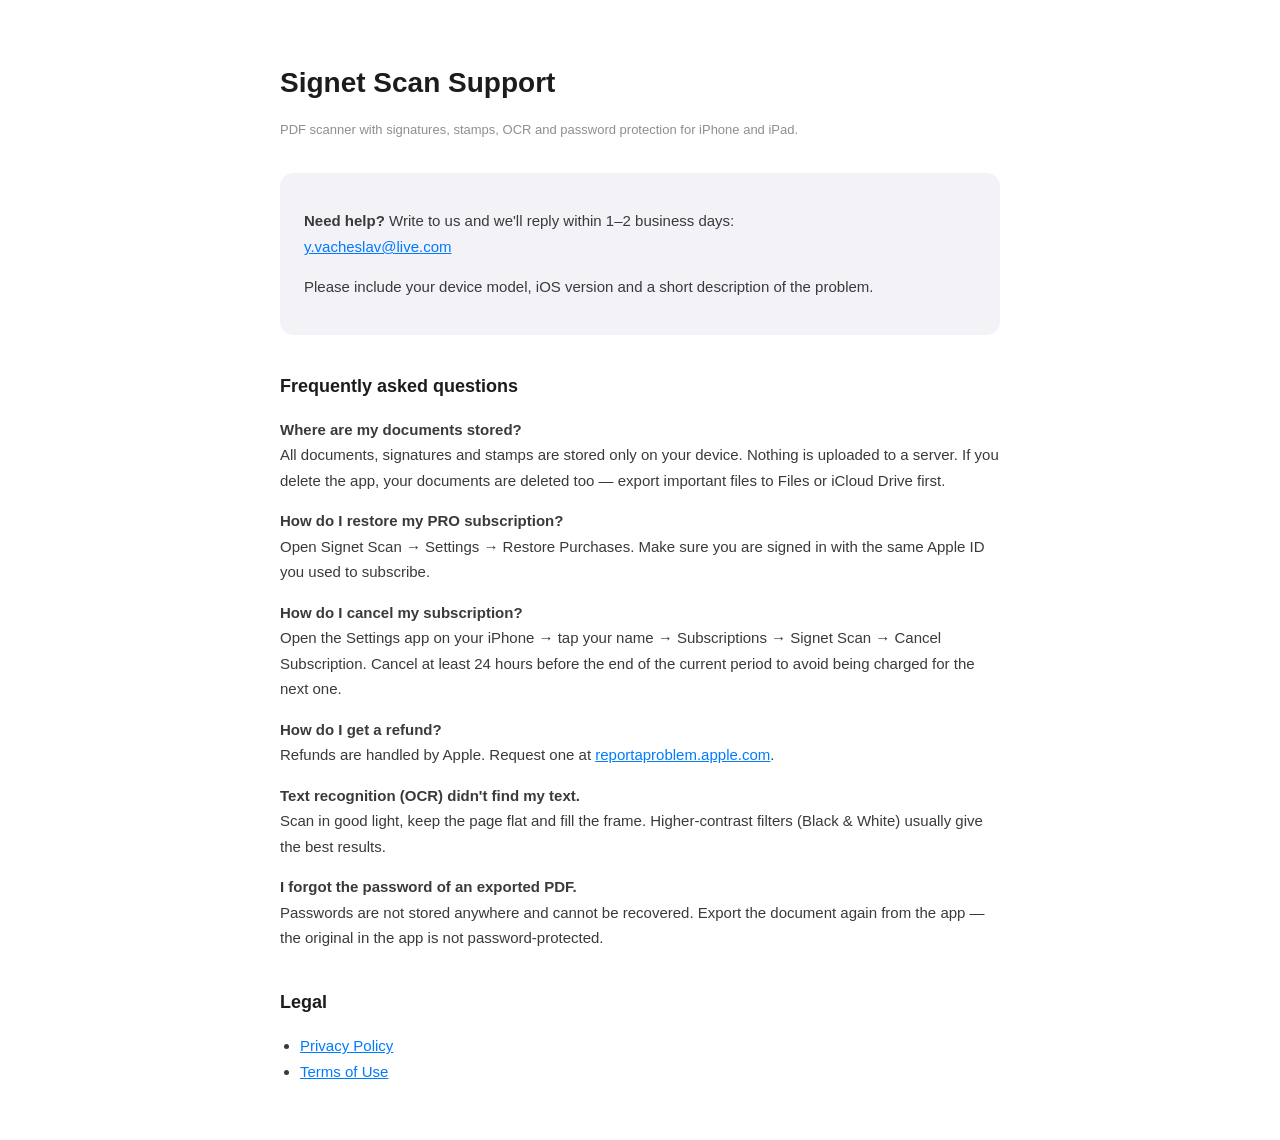
==== support.html @ 1cbc7bad "upload support" ====
<!DOCTYPE html>
<html lang="en">
<head>
<meta charset="UTF-8">
<meta name="viewport" content="width=device-width, initial-scale=1.0">
<title>Support – Signet Scan</title>
<style>
  body { font-family: -apple-system, BlinkMacSystemFont, "Segoe UI", sans-serif; max-width: 720px; margin: 0 auto; padding: 40px 24px; color: #1c1c1e; line-height: 1.7; }
  h1 { font-size: 28px; font-weight: 700; margin-bottom: 4px; }
  h2 { font-size: 18px; font-weight: 600; margin-top: 36px; }
  p, li { font-size: 15px; color: #3a3a3c; }
  ul { padding-left: 20px; }
  a { color: #007aff; }
  .lead { font-size: 13px; color: #8e8e93; margin-bottom: 32px; }
  .contact { background: #f2f2f7; border-radius: 14px; padding: 20px 24px; margin-top: 24px; }
</style>
</head>
<body>

<h1>Signet Scan Support</h1>
<p class="lead">PDF scanner with signatures, stamps, OCR and password protection for iPhone and iPad.</p>

<div class="contact">
  <p><strong>Need help?</strong> Write to us and we'll reply within 1–2 business days:<br>
  <a href="mailto:y.vacheslav@live.com">y.vacheslav@live.com</a></p>
  <p>Please include your device model, iOS version and a short description of the problem.</p>
</div>

<h2>Frequently asked questions</h2>

<p><strong>Where are my documents stored?</strong><br>
All documents, signatures and stamps are stored only on your device. Nothing is uploaded to a server. If you delete the app, your documents are deleted too — export important files to Files or iCloud Drive first.</p>

<p><strong>How do I restore my PRO subscription?</strong><br>
Open Signet Scan → Settings → Restore Purchases. Make sure you are signed in with the same Apple ID you used to subscribe.</p>

<p><strong>How do I cancel my subscription?</strong><br>
Open the Settings app on your iPhone → tap your name → Subscriptions → Signet Scan → Cancel Subscription. Cancel at least 24 hours before the end of the current period to avoid being charged for the next one.</p>

<p><strong>How do I get a refund?</strong><br>
Refunds are handled by Apple. Request one at <a href="https://reportaproblem.apple.com">reportaproblem.apple.com</a>.</p>

<p><strong>Text recognition (OCR) didn't find my text.</strong><br>
Scan in good light, keep the page flat and fill the frame. Higher-contrast filters (Black &amp; White) usually give the best results.</p>

<p><strong>I forgot the password of an exported PDF.</strong><br>
Passwords are not stored anywhere and cannot be recovered. Export the document again from the app — the original in the app is not password-protected.</p>

<h2>Legal</h2>
<ul>
  <li><a href="https://webflat.github.io/easypdfpro-legal/privacy-policy">Privacy Policy</a></li>
  <li><a href="https://webflat.github.io/easypdfpro-legal/terms">Terms of Use</a></li>
</ul>

</body>
</html>
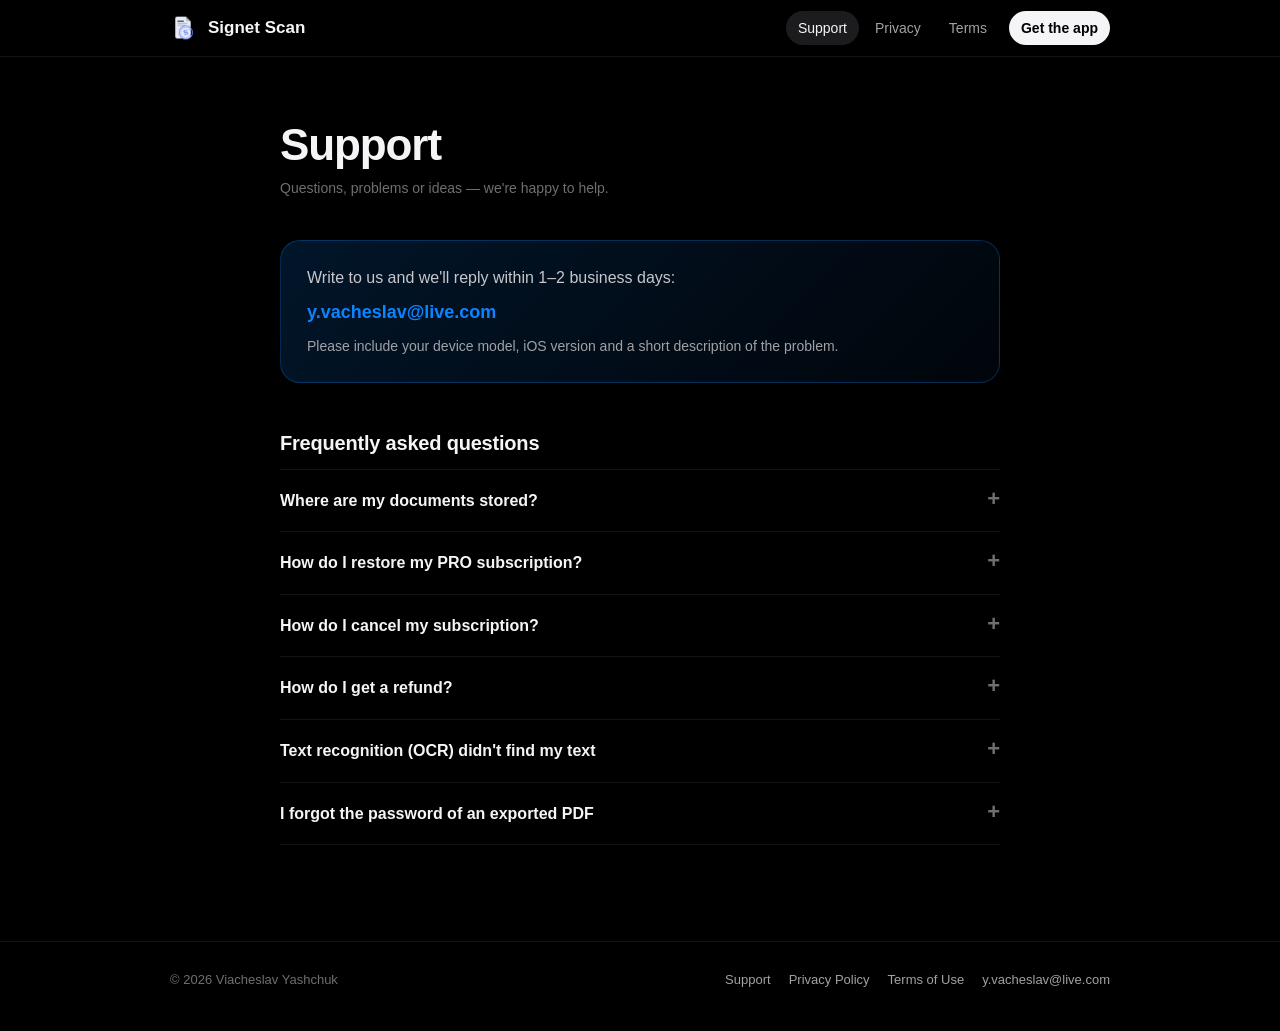
==== commit 3b5b4b56: "new styles" ====
--- a/support.html
+++ b/support.html
@@ -3,54 +3,64 @@
 <head>
 <meta charset="UTF-8">
 <meta name="viewport" content="width=device-width, initial-scale=1.0">
+<meta name="color-scheme" content="dark">
+<meta name="theme-color" content="#000000">
 <title>Support – Signet Scan</title>
-<style>
-  body { font-family: -apple-system, BlinkMacSystemFont, "Segoe UI", sans-serif; max-width: 720px; margin: 0 auto; padding: 40px 24px; color: #1c1c1e; line-height: 1.7; }
-  h1 { font-size: 28px; font-weight: 700; margin-bottom: 4px; }
-  h2 { font-size: 18px; font-weight: 600; margin-top: 36px; }
-  p, li { font-size: 15px; color: #3a3a3c; }
-  ul { padding-left: 20px; }
-  a { color: #007aff; }
-  .lead { font-size: 13px; color: #8e8e93; margin-bottom: 32px; }
-  .contact { background: #f2f2f7; border-radius: 14px; padding: 20px 24px; margin-top: 24px; }
-</style>
+<meta name="description" content="Help and contact for Signet Scan.">
+<link rel="icon" type="image/png" href="favicon.png">
+<link rel="apple-touch-icon" href="icon.png">
+<link rel="stylesheet" href="style.css">
 </head>
 <body>
-
-<h1>Signet Scan Support</h1>
-<p class="lead">PDF scanner with signatures, stamps, OCR and password protection for iPhone and iPad.</p>
+<header class="nav">
+  <div class="nav-inner">
+    <a class="brand" href="./"><img src="icon.png" alt=""><span>Signet Scan</span></a>
+    <nav class="links">
+      <a href="support" class="active">Support</a>
+      <a href="privacy-policy">Privacy</a>
+      <a href="terms">Terms</a>
+      <a class="nav-cta" href="https://apps.apple.com/app/id6822857422">Get the app</a>
+    </nav>
+  </div>
+</header>
+<main>
+<article class="doc">
+<h1>Support</h1>
+<p class="lead">Questions, problems or ideas — we're happy to help.</p>
 
 <div class="contact">
-  <p><strong>Need help?</strong> Write to us and we'll reply within 1–2 business days:<br>
-  <a href="mailto:y.vacheslav@live.com">y.vacheslav@live.com</a></p>
-  <p>Please include your device model, iOS version and a short description of the problem.</p>
+  <p>Write to us and we'll reply within 1–2 business days:</p>
+  <p><a class="mail" href="mailto:y.vacheslav@live.com">y.vacheslav@live.com</a></p>
+  <p style="color:var(--muted);font-size:14px">Please include your device model, iOS version and a short description of the problem.</p>
 </div>
 
 <h2>Frequently asked questions</h2>
-
-<p><strong>Where are my documents stored?</strong><br>
-All documents, signatures and stamps are stored only on your device. Nothing is uploaded to a server. If you delete the app, your documents are deleted too — export important files to Files or iCloud Drive first.</p>
-
-<p><strong>How do I restore my PRO subscription?</strong><br>
-Open Signet Scan → Settings → Restore Purchases. Make sure you are signed in with the same Apple ID you used to subscribe.</p>
-
-<p><strong>How do I cancel my subscription?</strong><br>
-Open the Settings app on your iPhone → tap your name → Subscriptions → Signet Scan → Cancel Subscription. Cancel at least 24 hours before the end of the current period to avoid being charged for the next one.</p>
-
-<p><strong>How do I get a refund?</strong><br>
-Refunds are handled by Apple. Request one at <a href="https://reportaproblem.apple.com">reportaproblem.apple.com</a>.</p>
-
-<p><strong>Text recognition (OCR) didn't find my text.</strong><br>
-Scan in good light, keep the page flat and fill the frame. Higher-contrast filters (Black &amp; White) usually give the best results.</p>
-
-<p><strong>I forgot the password of an exported PDF.</strong><br>
-Passwords are not stored anywhere and cannot be recovered. Export the document again from the app — the original in the app is not password-protected.</p>
-
-<h2>Legal</h2>
-<ul>
-  <li><a href="https://webflat.github.io/easypdfpro-legal/privacy-policy">Privacy Policy</a></li>
-  <li><a href="https://webflat.github.io/easypdfpro-legal/terms">Terms of Use</a></li>
-</ul>
-
+<div class="faq">
+<details><summary>Where are my documents stored?</summary>
+<p>All documents, signatures and stamps are stored only on your device. Nothing is uploaded to a server. If you delete the app, your documents are deleted too — export important files to Files or iCloud Drive first.</p></details>
+<details><summary>How do I restore my PRO subscription?</summary>
+<p>Open Signet Scan → Settings → Restore Purchases. Make sure you are signed in with the same Apple ID you used to subscribe.</p></details>
+<details><summary>How do I cancel my subscription?</summary>
+<p>Open the Settings app on your iPhone → tap your name → Subscriptions → Signet Scan → Cancel Subscription. Cancel at least 24 hours before the end of the current period to avoid being charged for the next one.</p></details>
+<details><summary>How do I get a refund?</summary>
+<p>Refunds are handled by Apple. Request one at <a href="https://reportaproblem.apple.com">reportaproblem.apple.com</a>.</p></details>
+<details><summary>Text recognition (OCR) didn't find my text</summary>
+<p>Scan in good light, keep the page flat and fill the frame. Higher-contrast filters (Black &amp; White) usually give the best results.</p></details>
+<details><summary>I forgot the password of an exported PDF</summary>
+<p>Passwords are not stored anywhere and cannot be recovered. Export the document again from the app — the original in the app is not password-protected.</p></details>
+</div>
+</article>
+</main>
+<footer>
+  <div class="footer-inner">
+    <span>© 2026 Viacheslav Yashchuk</span>
+    <nav>
+      <a href="support">Support</a>
+      <a href="privacy-policy">Privacy Policy</a>
+      <a href="terms">Terms of Use</a>
+      <a href="mailto:y.vacheslav@live.com">y.vacheslav@live.com</a>
+    </nav>
+  </div>
+</footer>
 </body>
 </html>
--- a/style.css
+++ b/style.css
@@ -0,0 +1,146 @@
+:root {
+  --bg: #000;
+  --surface: #111113;
+  --surface-2: #1c1c1e;
+  --border: rgba(255,255,255,0.08);
+  --text: #f5f5f7;
+  --muted: #a1a1a6;
+  --faint: #6e6e73;
+  --accent: #0a84ff;
+  --accent-soft: rgba(10,132,255,0.14);
+  --radius: 20px;
+}
+* { box-sizing: border-box; }
+html { -webkit-text-size-adjust: 100%; }
+body {
+  margin: 0; background: var(--bg); color: var(--text);
+  font-family: -apple-system, BlinkMacSystemFont, "SF Pro Text", "Segoe UI", Roboto, sans-serif;
+  line-height: 1.6; -webkit-font-smoothing: antialiased;
+}
+a { color: var(--accent); text-decoration: none; }
+a:hover { text-decoration: underline; }
+
+/* Nav */
+.nav {
+  position: sticky; top: 0; z-index: 10;
+  background: rgba(0,0,0,0.72);
+  backdrop-filter: saturate(180%) blur(20px); -webkit-backdrop-filter: saturate(180%) blur(20px);
+  border-bottom: 1px solid var(--border);
+}
+.nav-inner {
+  max-width: 980px; margin: 0 auto; padding: 0 20px;
+  height: 56px; display: flex; align-items: center; justify-content: space-between; gap: 16px;
+}
+.brand { display: flex; align-items: center; gap: 10px; color: var(--text); font-weight: 600; font-size: 17px; }
+.brand:hover { text-decoration: none; }
+.brand img { width: 28px; height: 28px; border-radius: 7px; }
+.links { display: flex; gap: 4px; }
+.links a {
+  color: var(--muted); font-size: 14px; padding: 6px 12px; border-radius: 999px; white-space: nowrap;
+}
+.links a:hover { color: var(--text); background: var(--surface-2); text-decoration: none; }
+.links a.active { color: var(--text); background: var(--surface-2); }
+
+/* Layout */
+main { max-width: 980px; margin: 0 auto; padding: 0 20px; }
+
+/* Hero */
+.hero { position: relative; text-align: center; padding: 96px 0 72px; }
+.hero::before {
+  content: ""; position: absolute; left: 50%; top: 40px; width: 560px; height: 560px; max-width: 100vw;
+  transform: translateX(-50%);
+  background: radial-gradient(closest-side, rgba(10,132,255,0.28), rgba(10,132,255,0) 70%);
+  pointer-events: none; z-index: -1;
+}
+.hero-icon {
+  width: 128px; height: 128px; border-radius: 29px;
+  box-shadow: 0 20px 60px rgba(10,132,255,0.25), 0 0 0 1px var(--border);
+}
+.hero h1 { font-size: clamp(40px, 7vw, 64px); line-height: 1.05; letter-spacing: -0.03em; margin: 32px 0 12px; font-weight: 700; }
+.hero p.tagline { font-size: clamp(18px, 2.4vw, 22px); color: var(--muted); margin: 0 auto; max-width: 560px; }
+.pill {
+  display: inline-flex; align-items: center; gap: 8px; margin-top: 32px;
+  padding: 10px 18px; border-radius: 999px; font-size: 14px; font-weight: 500;
+  background: var(--accent-soft); color: #64b5ff; border: 1px solid rgba(10,132,255,0.3);
+}
+.pill .dot { width: 7px; height: 7px; border-radius: 50%; background: var(--accent); box-shadow: 0 0 10px var(--accent); }
+
+/* Features */
+.section-title { font-size: 28px; letter-spacing: -0.02em; margin: 0 0 24px; text-align: center; }
+.grid { display: grid; grid-template-columns: repeat(auto-fit, minmax(260px, 1fr)); gap: 14px; }
+.card {
+  background: var(--surface); border: 1px solid var(--border); border-radius: var(--radius);
+  padding: 24px;
+}
+.card .emoji {
+  width: 44px; height: 44px; border-radius: 12px; display: grid; place-items: center;
+  background: var(--surface-2); font-size: 22px; margin-bottom: 14px;
+}
+.card h3 { margin: 0 0 6px; font-size: 17px; }
+.card p { margin: 0; color: var(--muted); font-size: 15px; }
+.features { padding-bottom: 72px; }
+
+/* Link cards */
+.link-cards { display: grid; grid-template-columns: repeat(auto-fit, minmax(220px, 1fr)); gap: 14px; padding-bottom: 96px; }
+a.link-card {
+  display: flex; justify-content: space-between; align-items: center; gap: 12px;
+  background: var(--surface); border: 1px solid var(--border); border-radius: var(--radius);
+  padding: 20px 22px; color: var(--text); transition: background .2s, border-color .2s, transform .2s;
+}
+a.link-card:hover { background: var(--surface-2); border-color: rgba(255,255,255,0.16); text-decoration: none; transform: translateY(-2px); }
+a.link-card span.title { font-weight: 600; font-size: 16px; }
+a.link-card span.sub { display: block; color: var(--muted); font-size: 13px; font-weight: 400; margin-top: 2px; }
+a.link-card .arrow { color: var(--faint); font-size: 20px; }
+
+/* Document pages */
+.doc { max-width: 720px; margin: 0 auto; padding: 64px 0 96px; }
+.doc h1 { font-size: clamp(32px, 5vw, 44px); letter-spacing: -0.025em; line-height: 1.1; margin: 0 0 8px; }
+.doc .updated, .doc .lead { color: var(--faint); font-size: 14px; margin: 0 0 40px; }
+.doc h2 { font-size: 20px; letter-spacing: -0.01em; margin: 44px 0 10px; }
+.doc p, .doc li { color: #c7c7cc; font-size: 16px; }
+.doc strong { color: var(--text); }
+.doc ul { padding-left: 22px; }
+.doc li { margin: 4px 0; }
+.contact {
+  background: linear-gradient(135deg, rgba(10,132,255,0.16), rgba(10,132,255,0.04));
+  border: 1px solid rgba(10,132,255,0.28); border-radius: var(--radius); padding: 24px 26px; margin: 0 0 40px;
+}
+.contact p { margin: 0 0 8px; }
+.contact p:last-child { margin: 0; }
+.contact a.mail { font-size: 18px; font-weight: 600; }
+.faq { border-top: 1px solid var(--border); }
+.faq details { border-bottom: 1px solid var(--border); padding: 18px 0; }
+.faq summary { cursor: pointer; font-weight: 600; font-size: 16px; list-style: none; display: flex; justify-content: space-between; gap: 16px; }
+.faq summary::-webkit-details-marker { display: none; }
+.faq summary::after { content: "+"; color: var(--faint); font-size: 22px; line-height: 1; transition: transform .2s; }
+.faq details[open] summary::after { transform: rotate(45deg); }
+.faq details p { margin: 10px 0 0; }
+
+/* Footer */
+footer { border-top: 1px solid var(--border); }
+.footer-inner {
+  max-width: 980px; margin: 0 auto; padding: 28px 20px 40px;
+  display: flex; flex-wrap: wrap; justify-content: space-between; gap: 12px; color: var(--faint); font-size: 13px;
+}
+.footer-inner nav { display: flex; gap: 18px; flex-wrap: wrap; }
+.footer-inner nav a { color: var(--muted); }
+
+@media (max-width: 560px) {
+  .brand span { display: none; }
+  .links a { padding: 6px 10px; font-size: 13px; }
+  .hero { padding: 64px 0 56px; }
+  .hero-icon { width: 104px; height: 104px; border-radius: 24px; }
+  .doc { padding: 44px 0 72px; }
+}
+
+.store-btn {
+  display: inline-flex; align-items: center; justify-content: center; margin-top: 32px;
+  padding: 14px 28px; border-radius: 999px; font-size: 16px; font-weight: 600;
+  background: var(--text); color: #000; transition: transform .2s, box-shadow .2s;
+  box-shadow: 0 10px 30px rgba(10,132,255,0.25);
+}
+.store-btn:hover { text-decoration: none; transform: translateY(-2px); box-shadow: 0 14px 40px rgba(10,132,255,0.35); }
+
+.links a.nav-cta { background: var(--text); color: #000; font-weight: 600; margin-left: 6px; }
+.links a.nav-cta:hover { background: #fff; color: #000; }
+@media (max-width: 560px) { .links a.nav-cta { margin-left: 2px; } }
